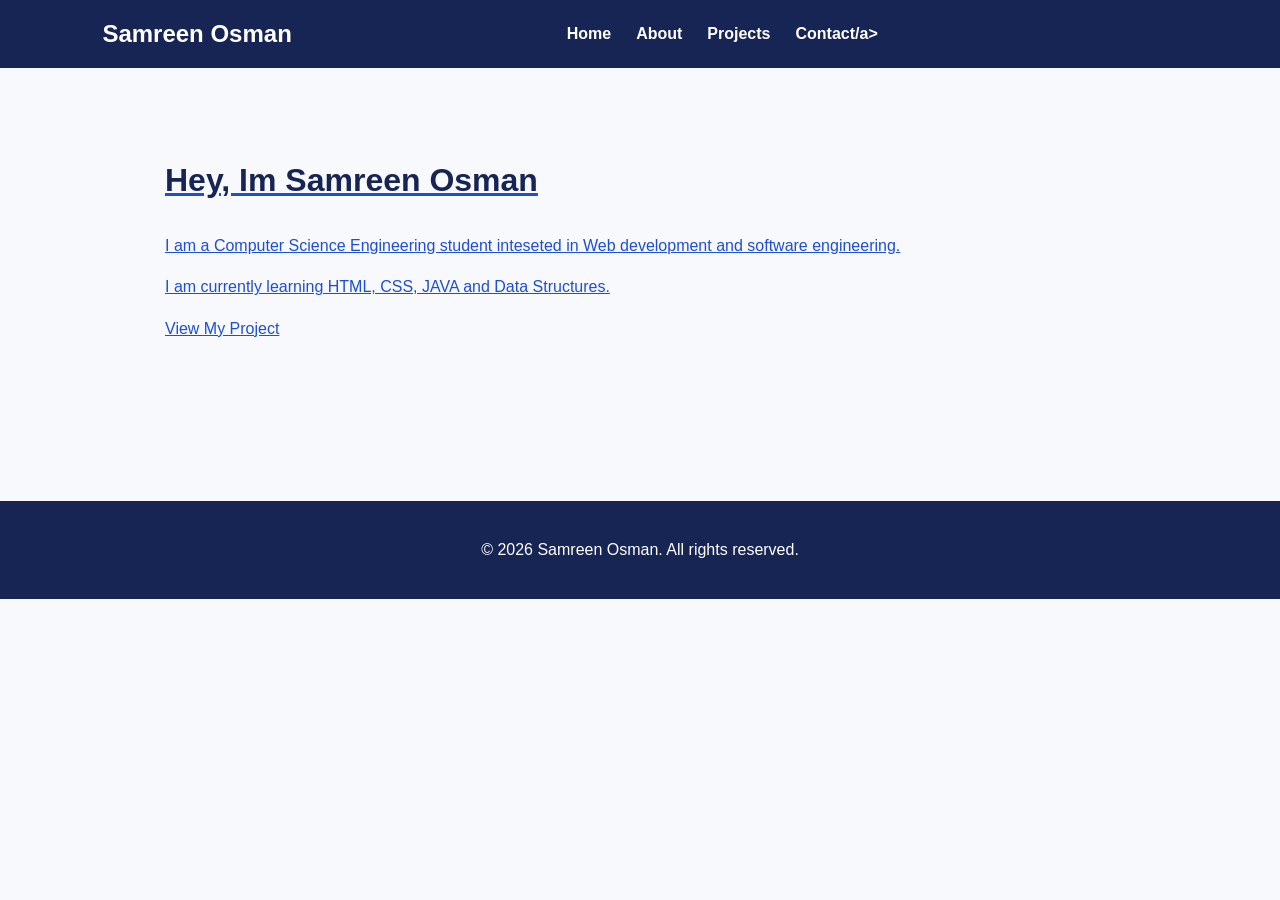
==== index.html @ 65c54f8a "Add files via upload" ====
<!DOCTYPE html>
<html lang="en">
<head>
    <meta charset="UTF-8">
    <meta name="viewport" content="width=device-width, initial-scale=1.0">
    <title>Samreen | Personal Portfolio</title>
    <link rel="stylesheet" href="style.css">
</head>
<body>
    <!--header-->
    <header>
        <nav aria-label="Main Navigation">
            <h1>Samreen Osman</h1>
            <ul>
                <li><a href="index.html" aria-current="page">Home</a></li>
                <li><a href="about.html">About</a></li>
                <li><a href="projects.html">Projects</a></li>
                <li><a href="contact.html">Contact/a></li>
            </ul>
        </nav>
    </header>
    <!--Main Content-->
    <main>
        <section aria-labelledby="intro-heading">
            <h2 id="intro-heading">Hey, Im Samreen Osman</h2>
            <p>
                I am a Computer Science Engineering student 
                inteseted in Web development and software engineering.
            </p>
            <P>
                I am currently learning HTML, CSS, JAVA and Data Structures.
            </P>
            <a href="project.html">View My Project</a>
        </section>
    </main>
    <!--footer-->
    <footer>
    <p>&copy; 2026 Samreen Osman. All rights reserved.</p>
    </footer>
</body>
</html>
---- style.css ----
*{
    box-sizing: border-box;
}
html{
    scroll-behavior: smooth;
}
body{
    margin: 0;
    font-family: Arial, sans-serif;
    line-height: 1.6;
    color: #222;
    background-color: #f7f9fc;
}
header{
    background-color: #172554;
    padding: 15px 8%;
}
nav{
    display: flex;
    justify-content: space-between;
    align-items: center;
}
nav h1{
    color: white;
    margin:0;
}
nav ul{
    list-style: none;
    display: flex;
    gap: 25px;
    margin: 0;
    padding: 0;
}
nav a{
    color: white;
    text-decoration: none;
    font-weight: bold;
}
nav a:hover,
nav a:focus{
    text-decoration: underline;
}
main{
    max-width: 1000px;
    margin: auto;
    padding: 60px 25px;
}
section{
    margin-bottom: 50px;
}
h2{
    color: #172554;
    font-size: 32px;
}
a{
    color: #1d4ed8;
}
article{
    background-color: white;
    padding: 25px;
    margin: 20px 0;
    border-radius: 10px;
    box-shadow: 0 2px 8px rgba(0, 0, 0, 0.08);
}
article h3{
    color: #172554;
}
aside{
    background-color: #e0e7ff;
    padding: 20px;
    border-left: 5px solid #1d4ed8;
}
form{
    max-width: 600px;
}
form div{
    margin-bottom: 20px;
}
label{
    display: block;
    margin-bottom: 7px;
    font-weight: bold;
}
input,
textarea{
    width: 100%;
    padding: 12px;
    border: 1px solid #999;
    border-radius: 5px;
    font-size: 16px;
}
input:focus,
textarea:focus{
    outline: 3px solid #93c5fd;
    border-color: #1d4ed8;

}
button{
    padding: 12px 25px;
    background-color: #172554;
    color: white;
    border: none;
    border-radius: 5px;
    font-size: 16px;
    cursor: pointer;
}
button:hover,
button:focus{
    background-color: #1d4ed8;
}
footer{
    text-align: center;
    background-color: #172554;
    color: white;
    padding: 20px;
    margin-top: 50px;
}
@media(max-width: 600px) {
    nav{
        flex-direction: column;
        gap: 15px;
    }
    nav ul{
        flex-direction: column;
        text-align: center;
        gap: 10px;
    }
}
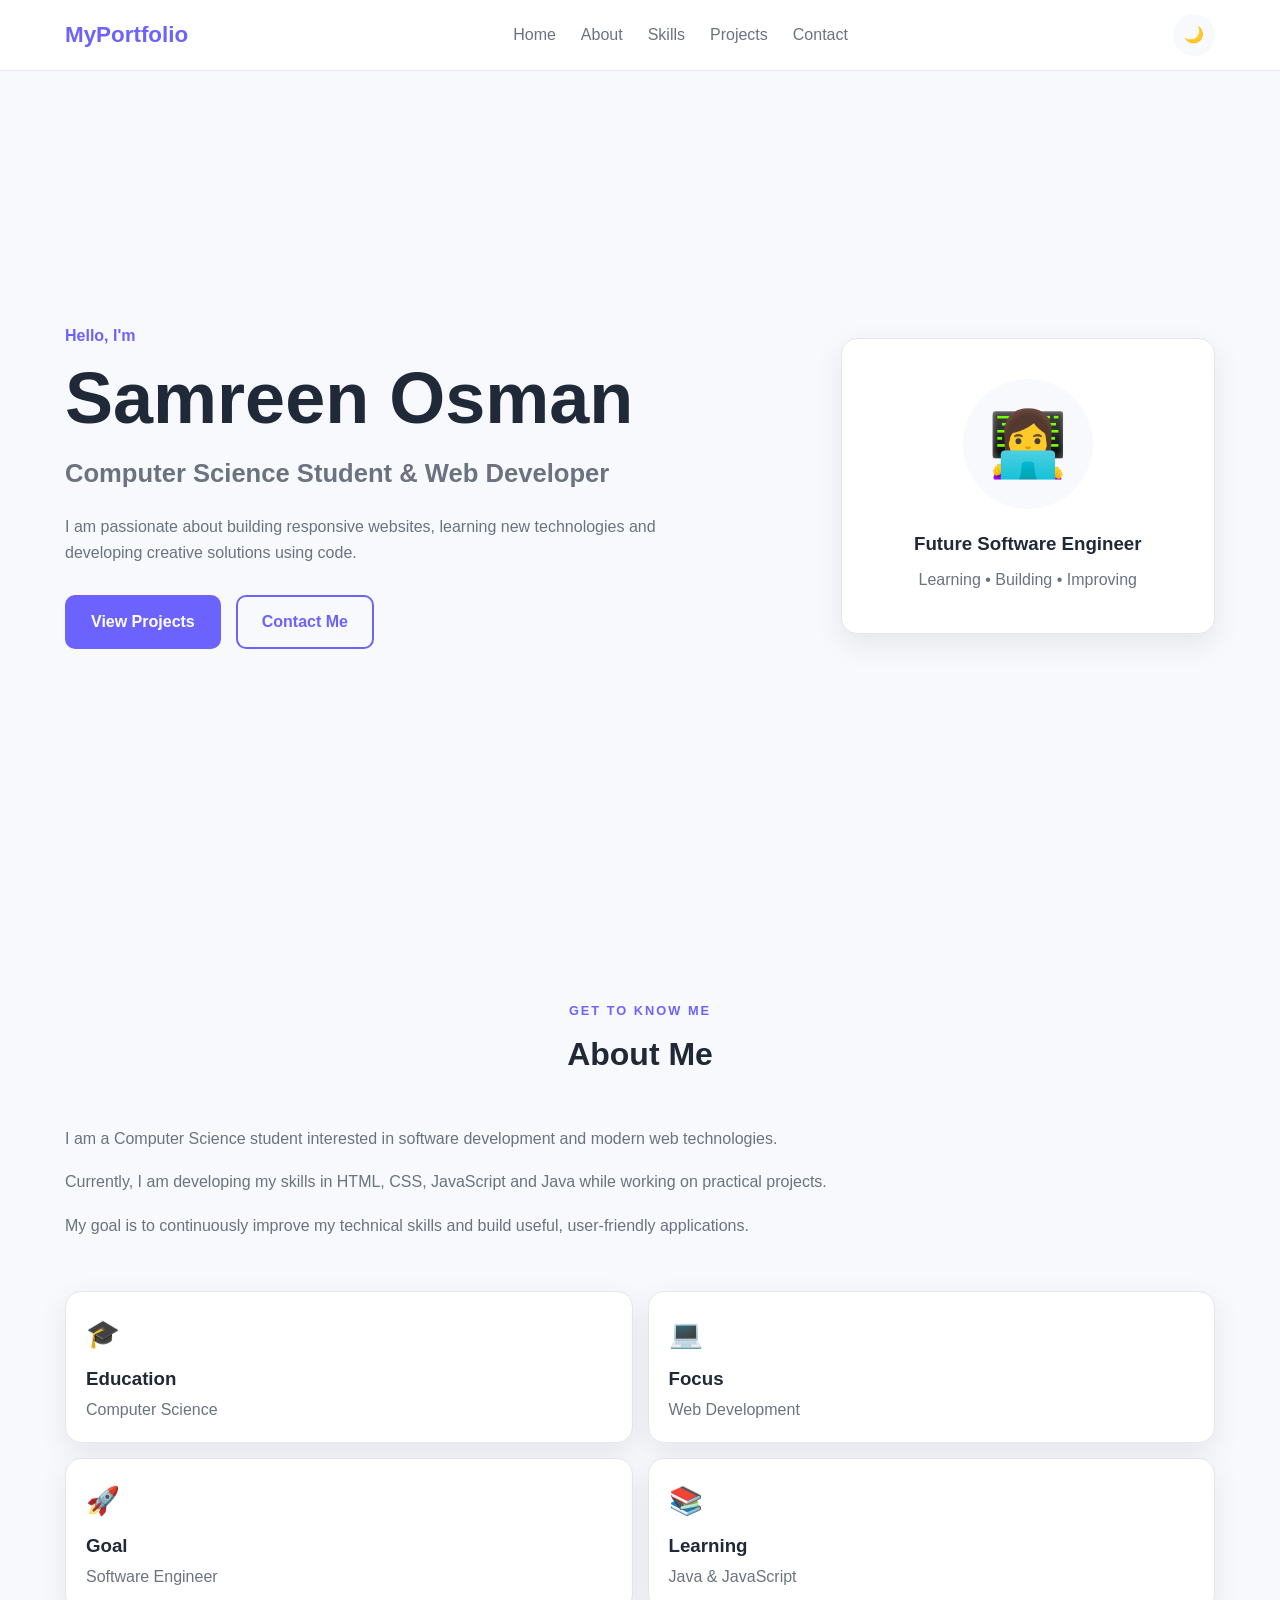
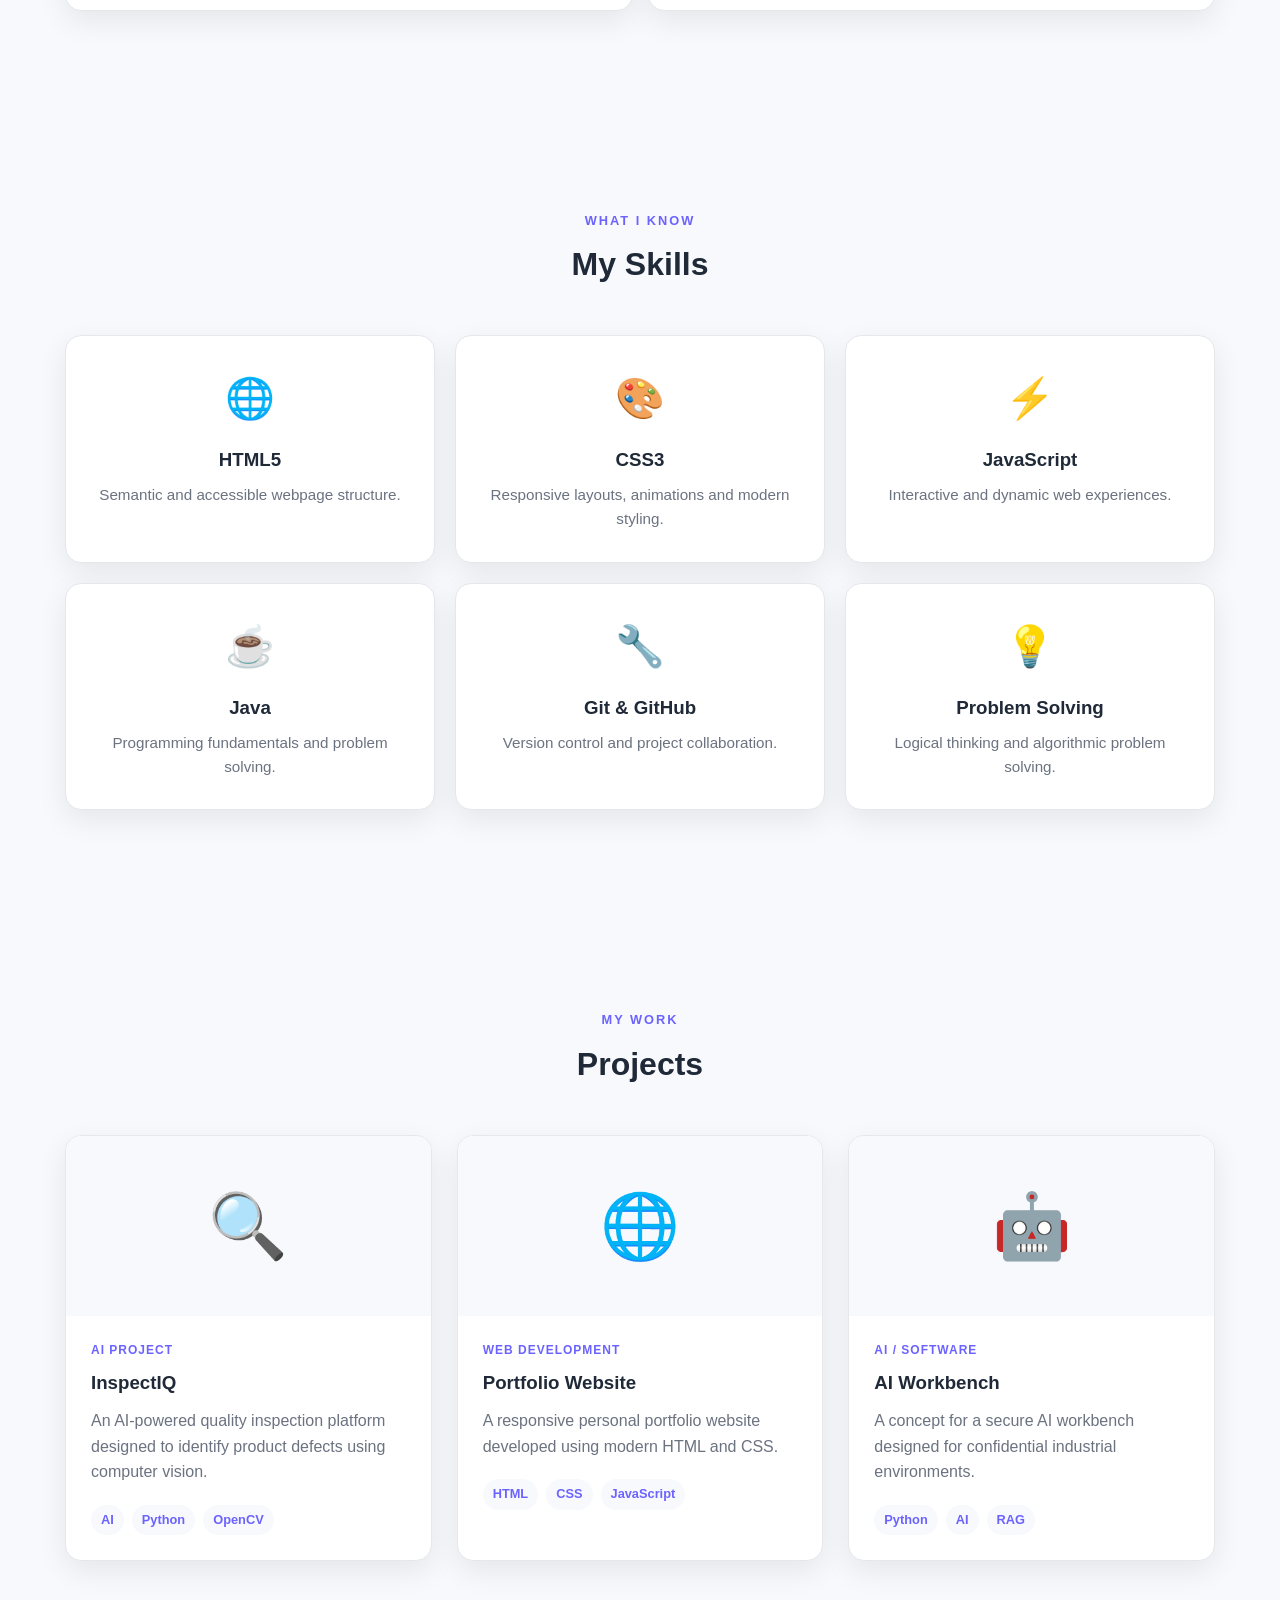
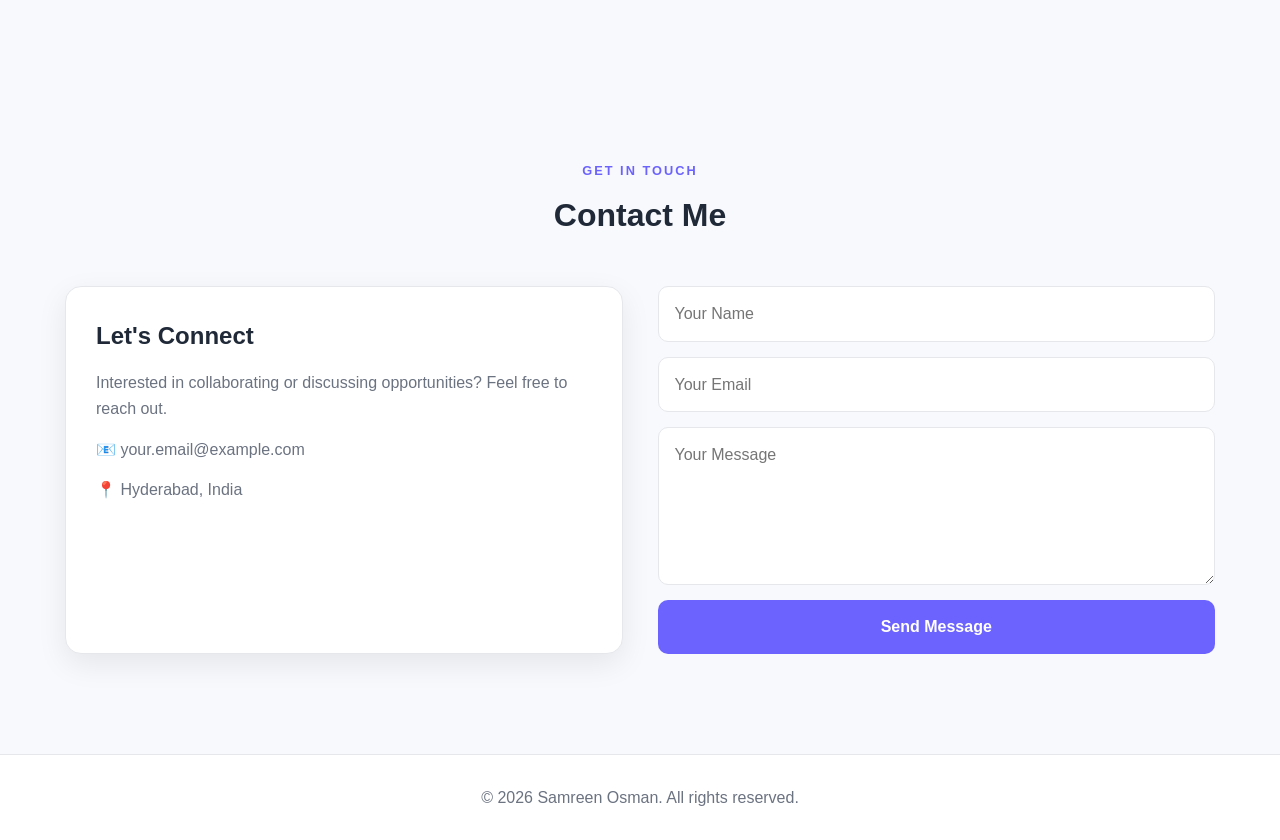
==== commit e36f341e: "Complete Task 2 responsive portfolio" ====
--- a/index.html
+++ b/index.html
@@ -1,41 +1,442 @@
-<!DOCTYPE html>
-<html lang="en">
-<head>
-    <meta charset="UTF-8">
-    <meta name="viewport" content="width=device-width, initial-scale=1.0">
-    <title>Samreen | Personal Portfolio</title>
-    <link rel="stylesheet" href="style.css">
-</head>
-<body>
-    <!--header-->
-    <header>
-        <nav aria-label="Main Navigation">
-            <h1>Samreen Osman</h1>
-            <ul>
-                <li><a href="index.html" aria-current="page">Home</a></li>
-                <li><a href="about.html">About</a></li>
-                <li><a href="projects.html">Projects</a></li>
-                <li><a href="contact.html">Contact/a></li>
-            </ul>
-        </nav>
-    </header>
-    <!--Main Content-->
-    <main>
-        <section aria-labelledby="intro-heading">
-            <h2 id="intro-heading">Hey, Im Samreen Osman</h2>
-            <p>
-                I am a Computer Science Engineering student 
-                inteseted in Web development and software engineering.
-            </p>
-            <P>
-                I am currently learning HTML, CSS, JAVA and Data Structures.
-            </P>
-            <a href="project.html">View My Project</a>
-        </section>
-    </main>
-    <!--footer-->
-    <footer>
-    <p>&copy; 2026 Samreen Osman. All rights reserved.</p>
-    </footer>
-</body>
+<!DOCTYPE html>
+<html lang="en">
+
+<head>
+    <meta charset="UTF-8">
+
+    <meta name="viewport" content="width=device-width, initial-scale=1.0">
+
+    <meta name="description"
+        content="Personal portfolio website showcasing my skills, projects and contact information.">
+
+    <title>My Portfolio</title>
+
+    <link rel="stylesheet" href="style.css">
+</head>
+
+<body>
+
+    <!-- ================= NAVBAR ================= -->
+
+    <header class="header">
+
+        <nav class="navbar">
+
+            <a href="#home" class="logo">
+                MyPortfolio
+            </a>
+
+            <div class="nav-links">
+                <a href="#home">Home</a>
+                <a href="#about">About</a>
+                <a href="#skills">Skills</a>
+                <a href="#projects">Projects</a>
+                <a href="#contact">Contact</a>
+            </div>
+
+            <button id="theme-toggle" class="theme-btn">
+                🌙
+            </button>
+
+        </nav>
+
+    </header>
+
+
+    <!-- ================= HERO ================= -->
+
+    <main>
+
+        <section id="home" class="hero">
+
+            <div class="hero-content">
+
+                <p class="small-text">
+                    Hello, I'm
+                </p>
+
+                <h1>
+                    Samreen Osman
+                </h1>
+
+                <h2>
+                    Computer Science Student & Web Developer
+                </h2>
+
+                <p class="hero-description">
+                    I am passionate about building responsive websites,
+                    learning new technologies and developing creative
+                    solutions using code.
+                </p>
+
+                <div class="hero-buttons">
+
+                    <a href="#projects" class="btn primary-btn">
+                        View Projects
+                    </a>
+
+                    <a href="#contact" class="btn secondary-btn">
+                        Contact Me
+                    </a>
+
+                </div>
+
+            </div>
+
+            <div class="hero-card">
+
+                <div class="profile-circle">
+                    👩‍💻
+                </div>
+
+                <h3>
+                    Future Software Engineer
+                </h3>
+
+                <p>
+                    Learning • Building • Improving
+                </p>
+
+            </div>
+
+        </section>
+
+
+        <!-- ================= ABOUT ================= -->
+
+        <section id="about" class="section about">
+
+            <div class="section-heading">
+
+                <p class="section-label">
+                    GET TO KNOW ME
+                </p>
+
+                <h2>
+                    About Me
+                </h2>
+
+            </div>
+
+            <div class="about-grid">
+
+                <div class="about-text">
+
+                    <p>
+                        I am a Computer Science student interested in
+                        software development and modern web technologies.
+                    </p>
+
+                    <p>
+                        Currently, I am developing my skills in HTML, CSS,
+                        JavaScript and Java while working on practical
+                        projects.
+                    </p>
+
+                    <p>
+                        My goal is to continuously improve my technical
+                        skills and build useful, user-friendly applications.
+                    </p>
+
+                </div>
+
+                <div class="about-info">
+
+                    <div class="info-box">
+                        <span>🎓</span>
+                        <h3>Education</h3>
+                        <p>Computer Science</p>
+                    </div>
+
+                    <div class="info-box">
+                        <span>💻</span>
+                        <h3>Focus</h3>
+                        <p>Web Development</p>
+                    </div>
+
+                    <div class="info-box">
+                        <span>🚀</span>
+                        <h3>Goal</h3>
+                        <p>Software Engineer</p>
+                    </div>
+
+                    <div class="info-box">
+                        <span>📚</span>
+                        <h3>Learning</h3>
+                        <p>Java & JavaScript</p>
+                    </div>
+
+                </div>
+
+            </div>
+
+        </section>
+
+
+        <!-- ================= SKILLS ================= -->
+
+        <section id="skills" class="section skills">
+
+            <div class="section-heading">
+
+                <p class="section-label">
+                    WHAT I KNOW
+                </p>
+
+                <h2>
+                    My Skills
+                </h2>
+
+            </div>
+
+            <div class="skills-grid">
+
+                <div class="skill-card">
+                    <div class="skill-icon">🌐</div>
+                    <h3>HTML5</h3>
+                    <p>Semantic and accessible webpage structure.</p>
+                </div>
+
+                <div class="skill-card">
+                    <div class="skill-icon">🎨</div>
+                    <h3>CSS3</h3>
+                    <p>Responsive layouts, animations and modern styling.</p>
+                </div>
+
+                <div class="skill-card">
+                    <div class="skill-icon">⚡</div>
+                    <h3>JavaScript</h3>
+                    <p>Interactive and dynamic web experiences.</p>
+                </div>
+
+                <div class="skill-card">
+                    <div class="skill-icon">☕</div>
+                    <h3>Java</h3>
+                    <p>Programming fundamentals and problem solving.</p>
+                </div>
+
+                <div class="skill-card">
+                    <div class="skill-icon">🔧</div>
+                    <h3>Git & GitHub</h3>
+                    <p>Version control and project collaboration.</p>
+                </div>
+
+                <div class="skill-card">
+                    <div class="skill-icon">💡</div>
+                    <h3>Problem Solving</h3>
+                    <p>Logical thinking and algorithmic problem solving.</p>
+                </div>
+
+            </div>
+
+        </section>
+
+
+        <!-- ================= PROJECTS ================= -->
+
+        <section id="projects" class="section projects">
+
+            <div class="section-heading">
+
+                <p class="section-label">
+                    MY WORK
+                </p>
+
+                <h2>
+                    Projects
+                </h2>
+
+            </div>
+
+            <div class="projects-grid">
+
+                <article class="project-card">
+
+                    <div class="project-image">
+                        🔍
+                    </div>
+
+                    <div class="project-content">
+
+                        <p class="project-type">
+                            AI PROJECT
+                        </p>
+
+                        <h3>
+                            InspectIQ
+                        </h3>
+
+                        <p>
+                            An AI-powered quality inspection platform
+                            designed to identify product defects using
+                            computer vision.
+                        </p>
+
+                        <div class="project-tags">
+                            <span>AI</span>
+                            <span>Python</span>
+                            <span>OpenCV</span>
+                        </div>
+
+                    </div>
+
+                </article>
+
+
+                <article class="project-card">
+
+                    <div class="project-image">
+                        🌐
+                    </div>
+
+                    <div class="project-content">
+
+                        <p class="project-type">
+                            WEB DEVELOPMENT
+                        </p>
+
+                        <h3>
+                            Portfolio Website
+                        </h3>
+
+                        <p>
+                            A responsive personal portfolio website
+                            developed using modern HTML and CSS.
+                        </p>
+
+                        <div class="project-tags">
+                            <span>HTML</span>
+                            <span>CSS</span>
+                            <span>JavaScript</span>
+                        </div>
+
+                    </div>
+
+                </article>
+
+
+                <article class="project-card">
+
+                    <div class="project-image">
+                        🤖
+                    </div>
+
+                    <div class="project-content">
+
+                        <p class="project-type">
+                            AI / SOFTWARE
+                        </p>
+
+                        <h3>
+                            AI Workbench
+                        </h3>
+
+                        <p>
+                            A concept for a secure AI workbench designed
+                            for confidential industrial environments.
+                        </p>
+
+                        <div class="project-tags">
+                            <span>Python</span>
+                            <span>AI</span>
+                            <span>RAG</span>
+                        </div>
+
+                    </div>
+
+                </article>
+
+            </div>
+
+        </section>
+
+
+        <!-- ================= CONTACT ================= -->
+
+        <section id="contact" class="section contact">
+
+            <div class="section-heading">
+
+                <p class="section-label">
+                    GET IN TOUCH
+                </p>
+
+                <h2>
+                    Contact Me
+                </h2>
+
+            </div>
+
+            <div class="contact-container">
+
+                <div class="contact-text">
+
+                    <h3>
+                        Let's Connect
+                    </h3>
+
+                    <p>
+                        Interested in collaborating or discussing
+                        opportunities? Feel free to reach out.
+                    </p>
+
+                    <p>
+                        📧 your.email@example.com
+                    </p>
+
+                    <p>
+                        📍 Hyderabad, India
+                    </p>
+
+                </div>
+
+
+                <form class="contact-form">
+
+                    <input
+                        type="text"
+                        placeholder="Your Name"
+                        required
+                    >
+
+                    <input
+                        type="email"
+                        placeholder="Your Email"
+                        required
+                    >
+
+                    <textarea
+                        rows="5"
+                        placeholder="Your Message"
+                        required
+                    ></textarea>
+
+                    <button type="submit" class="btn primary-btn">
+                        Send Message
+                    </button>
+
+                </form>
+
+            </div>
+
+        </section>
+
+    </main>
+
+
+    <!-- ================= FOOTER ================= -->
+
+    <footer class="footer">
+
+        <p>
+            © 2026 Samreen Osman. All rights reserved.
+        </p>
+
+    </footer>
+
+
+    <script src="script.js"></script>
+
+</body>
+
 </html>
--- a/style.css
+++ b/style.css
@@ -1,128 +1,968 @@
-*{
-    box-sizing: border-box;
-}
-html{
-    scroll-behavior: smooth;
-}
-body{
-    margin: 0;
-    font-family: Arial, sans-serif;
-    line-height: 1.6;
-    color: #222;
-    background-color: #f7f9fc;
-}
-header{
-    background-color: #172554;
-    padding: 15px 8%;
-}
-nav{
-    display: flex;
-    justify-content: space-between;
-    align-items: center;
-}
-nav h1{
-    color: white;
-    margin:0;
-}
-nav ul{
-    list-style: none;
-    display: flex;
-    gap: 25px;
-    margin: 0;
-    padding: 0;
-}
-nav a{
-    color: white;
-    text-decoration: none;
-    font-weight: bold;
-}
-nav a:hover,
-nav a:focus{
-    text-decoration: underline;
-}
-main{
-    max-width: 1000px;
-    margin: auto;
-    padding: 60px 25px;
-}
-section{
-    margin-bottom: 50px;
-}
-h2{
-    color: #172554;
-    font-size: 32px;
-}
-a{
-    color: #1d4ed8;
-}
-article{
-    background-color: white;
-    padding: 25px;
-    margin: 20px 0;
-    border-radius: 10px;
-    box-shadow: 0 2px 8px rgba(0, 0, 0, 0.08);
-}
-article h3{
-    color: #172554;
-}
-aside{
-    background-color: #e0e7ff;
-    padding: 20px;
-    border-left: 5px solid #1d4ed8;
-}
-form{
-    max-width: 600px;
-}
-form div{
-    margin-bottom: 20px;
-}
-label{
-    display: block;
-    margin-bottom: 7px;
-    font-weight: bold;
-}
-input,
-textarea{
-    width: 100%;
-    padding: 12px;
-    border: 1px solid #999;
-    border-radius: 5px;
-    font-size: 16px;
-}
-input:focus,
-textarea:focus{
-    outline: 3px solid #93c5fd;
-    border-color: #1d4ed8;
-
-}
-button{
-    padding: 12px 25px;
-    background-color: #172554;
-    color: white;
-    border: none;
-    border-radius: 5px;
-    font-size: 16px;
-    cursor: pointer;
-}
-button:hover,
-button:focus{
-    background-color: #1d4ed8;
-}
-footer{
-    text-align: center;
-    background-color: #172554;
-    color: white;
-    padding: 20px;
-    margin-top: 50px;
-}
-@media(max-width: 600px) {
-    nav{
-        flex-direction: column;
-        gap: 15px;
-    }
-    nav ul{
-        flex-direction: column;
-        text-align: center;
-        gap: 10px;
-    }
+/* =====================================================
+   CSS VARIABLES
+===================================================== */
+
+:root {
+
+    --primary-color: #6c63ff;
+    --secondary-color: #4f46e5;
+
+    --background-color: #f8f9fc;
+    --surface-color: #ffffff;
+
+    --text-color: #1f2937;
+    --muted-text: #6b7280;
+
+    --border-color: #e5e7eb;
+
+    --shadow:
+        0 10px 30px rgba(0, 0, 0, 0.08);
+
+    --radius: 16px;
+
+    --max-width: 1150px;
+
+    --transition: 0.3s ease;
+}
+
+
+/* DARK MODE VARIABLES */
+
+body.dark {
+
+    --background-color: #111827;
+    --surface-color: #1f2937;
+
+    --text-color: #f9fafb;
+    --muted-text: #cbd5e1;
+
+    --border-color: #374151;
+
+    --shadow:
+        0 10px 30px rgba(0, 0, 0, 0.3);
+}
+
+
+/* =====================================================
+   GLOBAL RESET
+===================================================== */
+
+* {
+    margin: 0;
+    padding: 0;
+    box-sizing: border-box;
+}
+
+
+html {
+    scroll-behavior: smooth;
+}
+
+
+body {
+
+    font-family:
+        Arial,
+        Helvetica,
+        sans-serif;
+
+    background-color: var(--background-color);
+
+    color: var(--text-color);
+
+    line-height: 1.6;
+
+    transition:
+        background-color var(--transition),
+        color var(--transition);
+}
+
+
+img {
+    max-width: 100%;
+    display: block;
+}
+
+
+a {
+    text-decoration: none;
+    color: inherit;
+}
+
+
+button,
+input,
+textarea {
+    font: inherit;
+}
+
+
+/* =====================================================
+   HEADER / NAVBAR
+===================================================== */
+
+.header {
+
+    position: sticky;
+
+    top: 0;
+
+    z-index: 1000;
+
+    background-color:
+        var(--surface-color);
+
+    border-bottom:
+        1px solid var(--border-color);
+}
+
+
+.navbar {
+
+    max-width: var(--max-width);
+
+    margin: auto;
+
+    min-height: 70px;
+
+    padding: 0 20px;
+
+    display: flex;
+
+    align-items: center;
+
+    justify-content: space-between;
+
+    gap: 20px;
+}
+
+
+.logo {
+
+    font-size: 1.4rem;
+
+    font-weight: 700;
+
+    color: var(--primary-color);
+}
+
+
+.nav-links {
+
+    display: none;
+
+    gap: 25px;
+
+    align-items: center;
+}
+
+
+.nav-links a {
+
+    color: var(--muted-text);
+
+    font-weight: 500;
+
+    transition:
+        color var(--transition);
+}
+
+
+.nav-links a:hover {
+
+    color: var(--primary-color);
+}
+
+
+.theme-btn {
+
+    border: none;
+
+    background: var(--background-color);
+
+    width: 42px;
+    height: 42px;
+
+    border-radius: 50%;
+
+    cursor: pointer;
+
+    transition:
+        transform var(--transition);
+}
+
+
+.theme-btn:hover {
+
+    transform: rotate(20deg);
+}
+
+
+/* =====================================================
+   COMMON SECTION
+===================================================== */
+
+.section {
+
+    width: min(
+        100% - 40px,
+        var(--max-width)
+    );
+
+    margin: auto;
+
+    padding: 80px 0;
+}
+
+
+.section-heading {
+
+    text-align: center;
+
+    margin-bottom: 45px;
+}
+
+
+.section-label {
+
+    color: var(--primary-color);
+
+    font-size: 0.8rem;
+
+    font-weight: 700;
+
+    letter-spacing: 2px;
+
+    margin-bottom: 8px;
+}
+
+
+.section-heading h2 {
+
+    font-size: 2rem;
+}
+
+
+/* =====================================================
+   HERO
+===================================================== */
+
+.hero {
+
+    width: min(
+        100% - 40px,
+        var(--max-width)
+    );
+
+    margin: auto;
+
+    min-height: calc(100vh - 70px);
+
+    padding: 70px 0;
+
+    display: grid;
+
+    grid-template-columns: 1fr;
+
+    align-items: center;
+
+    gap: 50px;
+}
+
+
+.hero-content {
+
+    text-align: center;
+}
+
+
+.small-text {
+
+    color: var(--primary-color);
+
+    font-weight: 600;
+
+    margin-bottom: 10px;
+}
+
+
+.hero h1 {
+
+    font-size:
+        clamp(2.5rem, 8vw, 4.5rem);
+
+    line-height: 1.1;
+
+    margin-bottom: 15px;
+}
+
+
+.hero h2 {
+
+    font-size:
+        clamp(1.1rem, 3vw, 1.6rem);
+
+    color: var(--muted-text);
+
+    margin-bottom: 20px;
+}
+
+
+.hero-description {
+
+    max-width: 600px;
+
+    margin: 0 auto 30px;
+
+    color: var(--muted-text);
+}
+
+
+.hero-buttons {
+
+    display: flex;
+
+    justify-content: center;
+
+    align-items: center;
+
+    flex-wrap: wrap;
+
+    gap: 15px;
+}
+
+
+/* BUTTON */
+
+.btn {
+
+    display: inline-flex;
+
+    justify-content: center;
+
+    align-items: center;
+
+    padding: 12px 24px;
+
+    border-radius: 10px;
+
+    font-weight: 600;
+
+    cursor: pointer;
+
+    border: 2px solid transparent;
+
+    transition:
+        transform var(--transition),
+        background-color var(--transition),
+        color var(--transition);
+}
+
+
+.btn:hover {
+
+    transform: translateY(-3px);
+}
+
+
+.primary-btn {
+
+    background-color:
+        var(--primary-color);
+
+    color: white;
+}
+
+
+.primary-btn:hover {
+
+    background-color:
+        var(--secondary-color);
+}
+
+
+.secondary-btn {
+
+    border-color:
+        var(--primary-color);
+
+    color:
+        var(--primary-color);
+
+    background: transparent;
+}
+
+
+.secondary-btn:hover {
+
+    background-color:
+        var(--primary-color);
+
+    color: white;
+}
+
+
+/* HERO CARD */
+
+.hero-card {
+
+    background:
+        var(--surface-color);
+
+    border:
+        1px solid var(--border-color);
+
+    border-radius:
+        var(--radius);
+
+    padding: 40px;
+
+    text-align: center;
+
+    box-shadow:
+        var(--shadow);
+
+    max-width: 400px;
+
+    width: 100%;
+
+    margin: auto;
+}
+
+
+.profile-circle {
+
+    width: 130px;
+
+    height: 130px;
+
+    border-radius: 50%;
+
+    margin: 0 auto 20px;
+
+    display: flex;
+
+    justify-content: center;
+
+    align-items: center;
+
+    font-size: 4rem;
+
+    background:
+        var(--background-color);
+}
+
+
+.hero-card h3 {
+
+    margin-bottom: 8px;
+}
+
+
+.hero-card p {
+
+    color: var(--muted-text);
+}
+
+
+/* =====================================================
+   ABOUT
+===================================================== */
+
+.about-grid {
+
+    display: grid;
+
+    grid-template-columns: 1fr;
+
+    gap: 35px;
+}
+
+
+.about-text p {
+
+    color: var(--muted-text);
+
+    margin-bottom: 18px;
+}
+
+
+.about-info {
+
+    display: grid;
+
+    grid-template-columns: 1fr;
+
+    gap: 15px;
+}
+
+
+.info-box {
+
+    padding: 20px;
+
+    background:
+        var(--surface-color);
+
+    border:
+        1px solid var(--border-color);
+
+    border-radius:
+        var(--radius);
+
+    box-shadow:
+        var(--shadow);
+}
+
+
+.info-box span {
+
+    font-size: 1.7rem;
+}
+
+
+.info-box h3 {
+
+    margin: 8px 0 3px;
+}
+
+
+.info-box p {
+
+    color: var(--muted-text);
+}
+
+
+/* =====================================================
+   SKILLS
+===================================================== */
+
+.skills-grid {
+
+    display: grid;
+
+    grid-template-columns: 1fr;
+
+    gap: 20px;
+}
+
+
+.skill-card {
+
+    background:
+        var(--surface-color);
+
+    border:
+        1px solid var(--border-color);
+
+    border-radius:
+        var(--radius);
+
+    padding: 30px;
+
+    text-align: center;
+
+    box-shadow:
+        var(--shadow);
+
+    transition:
+        transform var(--transition),
+        border-color var(--transition);
+}
+
+
+.skill-card:hover {
+
+    transform: translateY(-8px);
+
+    border-color:
+        var(--primary-color);
+}
+
+
+.skill-icon {
+
+    font-size: 2.5rem;
+
+    margin-bottom: 15px;
+}
+
+
+.skill-card h3 {
+
+    margin-bottom: 8px;
+}
+
+
+.skill-card p {
+
+    color: var(--muted-text);
+
+    font-size: 0.95rem;
+}
+
+
+/* =====================================================
+   PROJECTS
+===================================================== */
+
+.projects-grid {
+
+    display: grid;
+
+    grid-template-columns: 1fr;
+
+    gap: 25px;
+}
+
+
+.project-card {
+
+    overflow: hidden;
+
+    background:
+        var(--surface-color);
+
+    border:
+        1px solid var(--border-color);
+
+    border-radius:
+        var(--radius);
+
+    box-shadow:
+        var(--shadow);
+
+    transition:
+        transform var(--transition);
+}
+
+
+.project-card:hover {
+
+    transform: translateY(-8px);
+}
+
+
+.project-image {
+
+    min-height: 180px;
+
+    display: flex;
+
+    align-items: center;
+
+    justify-content: center;
+
+    font-size: 4rem;
+
+    background:
+        var(--background-color);
+}
+
+
+.project-content {
+
+    padding: 25px;
+}
+
+
+.project-type {
+
+    color:
+        var(--primary-color);
+
+    font-size: 0.75rem;
+
+    font-weight: 700;
+
+    letter-spacing: 1px;
+
+    margin-bottom: 8px;
+}
+
+
+.project-content h3 {
+
+    margin-bottom: 10px;
+}
+
+
+.project-content > p:not(.project-type) {
+
+    color:
+        var(--muted-text);
+
+    margin-bottom: 20px;
+}
+
+
+.project-tags {
+
+    display: flex;
+
+    flex-wrap: wrap;
+
+    gap: 8px;
+}
+
+
+.project-tags span {
+
+    padding: 5px 10px;
+
+    background:
+        var(--background-color);
+
+    color:
+        var(--primary-color);
+
+    border-radius: 20px;
+
+    font-size: 0.8rem;
+
+    font-weight: 600;
+}
+
+
+/* =====================================================
+   CONTACT
+===================================================== */
+
+.contact-container {
+
+    display: grid;
+
+    grid-template-columns: 1fr;
+
+    gap: 35px;
+}
+
+
+.contact-text {
+
+    background:
+        var(--surface-color);
+
+    padding: 30px;
+
+    border-radius:
+        var(--radius);
+
+    border:
+        1px solid var(--border-color);
+
+    box-shadow:
+        var(--shadow);
+}
+
+
+.contact-text h3 {
+
+    font-size: 1.5rem;
+
+    margin-bottom: 15px;
+}
+
+
+.contact-text p {
+
+    color:
+        var(--muted-text);
+
+    margin-bottom: 15px;
+}
+
+
+.contact-form {
+
+    display: flex;
+
+    flex-direction: column;
+
+    gap: 15px;
+}
+
+
+.contact-form input,
+.contact-form textarea {
+
+    width: 100%;
+
+    padding: 14px 16px;
+
+    border:
+        1px solid var(--border-color);
+
+    border-radius:
+        10px;
+
+    outline: none;
+
+    background:
+        var(--surface-color);
+
+    color:
+        var(--text-color);
+
+    transition:
+        border-color var(--transition);
+}
+
+
+.contact-form input:focus,
+.contact-form textarea:focus {
+
+    border-color:
+        var(--primary-color);
+}
+
+
+.contact-form textarea {
+
+    resize: vertical;
+}
+
+
+/* =====================================================
+   FOOTER
+===================================================== */
+
+.footer {
+
+    padding: 30px 20px;
+
+    text-align: center;
+
+    background:
+        var(--surface-color);
+
+    border-top:
+        1px solid var(--border-color);
+
+    color:
+        var(--muted-text);
+}
+
+
+/* =====================================================
+   TABLET
+===================================================== */
+
+@media (min-width: 600px) {
+
+    .nav-links {
+
+        display: flex;
+    }
+
+
+    .hero {
+
+        grid-template-columns:
+            1.3fr 0.7fr;
+    }
+
+
+    .hero-content {
+
+        text-align: left;
+    }
+
+
+    .hero-description {
+
+        margin-left: 0;
+    }
+
+
+    .hero-buttons {
+
+        justify-content: flex-start;
+    }
+
+
+    .about-info {
+
+        grid-template-columns:
+            repeat(2, 1fr);
+    }
+
+
+    .skills-grid {
+
+        grid-template-columns:
+            repeat(2, 1fr);
+    }
+
+
+    .projects-grid {
+
+        grid-template-columns:
+            repeat(2, 1fr);
+    }
+
+
+    .contact-container {
+
+        grid-template-columns:
+            1fr 1fr;
+    }
+
+}
+
+
+/* =====================================================
+   DESKTOP
+===================================================== */
+
+@media (min-width: 900px) {
+
+    .section {
+
+        padding: 100px 0;
+    }
+
+
+    .skills-grid {
+
+        grid-template-columns:
+            repeat(3, 1fr);
+    }
+
+
+    .projects-grid {
+
+        grid-template-columns:
+            repeat(3, 1fr);
+    }
+
+
+    .hero {
+
+        gap: 80px;
+    }
+
+}
+
+
+/* =====================================================
+   LARGE DESKTOP
+===================================================== */
+
+@media (min-width: 1200px) {
+
+    .navbar {
+
+        padding-left: 0;
+
+        padding-right: 0;
+    }
+
+
+    .hero {
+
+        min-height:
+            calc(100vh - 70px);
+    }
+
 }
